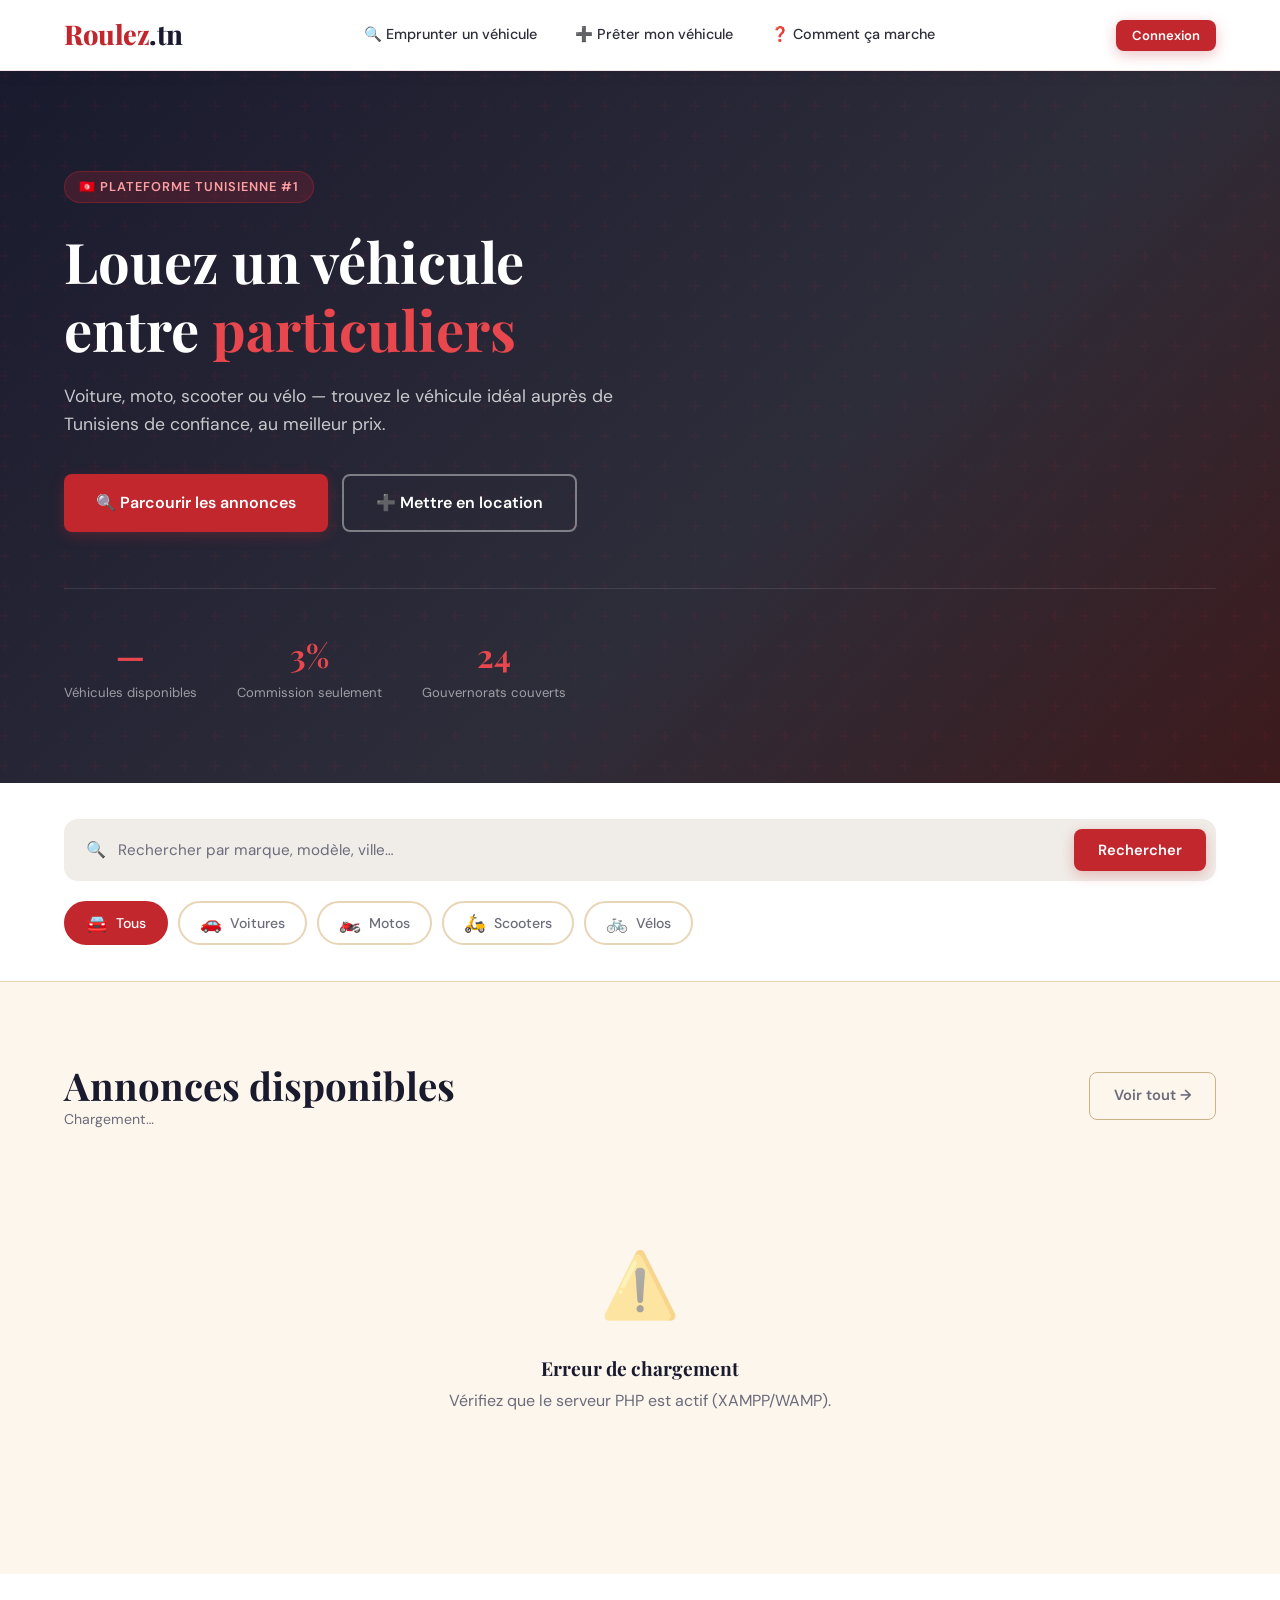
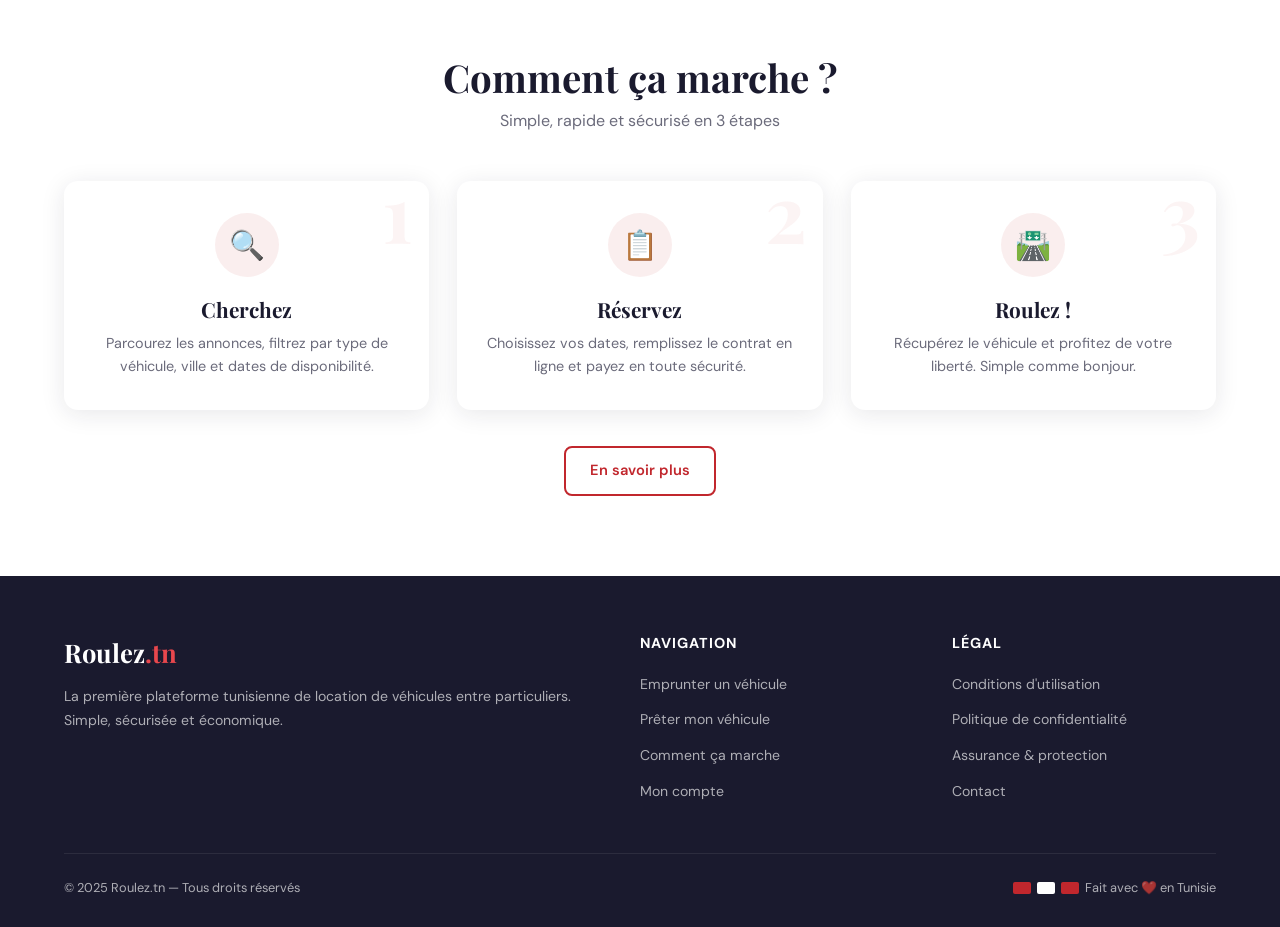
==== index.html @ 5381de0e "first" ====
<!DOCTYPE html>
<html lang="fr">
<head>
  <meta charset="UTF-8">
  <meta name="viewport" content="width=device-width, initial-scale=1.0">
  <title>Roulez.tn — Location de Véhicules en Tunisie</title>
  <meta name="description" content="Louez voiture, moto, scooter ou vélo entre particuliers en Tunisie. Simple, sécurisé, économique.">
  <link rel="stylesheet" href="style.css">
</head>
<body>

<!-- ═══════════════════════ NAV ═══════════════════════ -->
<nav>
  <div class="nav-inner">
    <a href="index.html" class="nav-logo">Roulez<span>.tn</span></a>

    <div class="nav-links">
      <a href="browser.html">🔍 Emprunter un véhicule</a>
      <a href="lend.html">➕ Prêter mon véhicule</a>
      <a href="detail.html">❓ Comment ça marche</a>
    </div>

    <div class="nav-right">
      <span id="nav-user-name" style="display:none"></span>
      <button id="nav-login-btn" class="btn btn-primary btn-sm" onclick="openModal('auth-modal')">Connexion</button>
      <button id="nav-logout-btn" class="btn btn-ghost btn-sm" style="display:none" onclick="logout()">Déconnexion</button>
      <button class="nav-mobile-toggle">☰</button>
    </div>
  </div>
</nav>

<!-- ═══════════════════════ HERO ═══════════════════════ -->
<section class="hero">
  <div class="container">
    <div class="hero-content">
      <div class="hero-badge">🇹🇳 Plateforme Tunisienne #1</div>
      <h1>Louez un véhicule<br>entre <em>particuliers</em></h1>
      <p>Voiture, moto, scooter ou vélo — trouvez le véhicule idéal auprès de Tunisiens de confiance, au meilleur prix.</p>
      <div class="hero-actions">
        <a href="browse.html" class="btn btn-primary btn-lg">🔍 Parcourir les annonces</a>
        <a href="lend.html" class="btn btn-outline btn-lg" style="color:#fff;border-color:rgba(255,255,255,0.4)">➕ Mettre en location</a>
      </div>
      <div class="hero-stats">
        <div class="stat-item"><div class="stat-num" id="stat-machines">—</div><div class="stat-label">Véhicules disponibles</div></div>
        <div class="stat-item"><div class="stat-num">3%</div><div class="stat-label">Commission seulement</div></div>
        <div class="stat-item"><div class="stat-num">24</div><div class="stat-label">Gouvernorats couverts</div></div>
      </div>
    </div>
  </div>
</section>

<!-- ═══════════════════════ SEARCH ═══════════════════════ -->
<section class="search-section">
  <div class="container">
    <div class="search-box">
      <span class="search-icon">🔍</span>
      <input type="text" id="home-search" placeholder="Rechercher par marque, modèle, ville…" autocomplete="off">
      <button class="btn btn-primary" onclick="doSearch()">Rechercher</button>
    </div>
    <div class="cat-tabs" id="cat-tabs">
      <button class="cat-tab active" data-type="all" onclick="filterCat(this,'all')"><span class="cat-icon">🚘</span> Tous</button>
      <button class="cat-tab" data-type="car"        onclick="filterCat(this,'car')"><span class="cat-icon">🚗</span> Voitures</button>
      <button class="cat-tab" data-type="motorcycle" onclick="filterCat(this,'motorcycle')"><span class="cat-icon">🏍️</span> Motos</button>
      <button class="cat-tab" data-type="scooter"    onclick="filterCat(this,'scooter')"><span class="cat-icon">🛵</span> Scooters</button>
      <button class="cat-tab" data-type="bike"       onclick="filterCat(this,'bike')"><span class="cat-icon">🚲</span> Vélos</button>
    </div>
  </div>
</section>

<!-- ═══════════════════════ LISTINGS ═══════════════════════ -->
<section class="section-pad">
  <div class="container">
    <div class="results-bar">
      <div>
        <h2>Annonces disponibles</h2>
        <p class="results-count" id="results-count">Chargement…</p>
      </div>
      <a href="browse.html" class="btn btn-ghost">Voir tout →</a>
    </div>

    <div id="machines-grid" class="grid-3">
      <div class="loading-overlay" style="grid-column:1/-1">
        <div class="spinner"></div> Chargement des annonces…
      </div>
    </div>
  </div>
</section>

<!-- ═══════════════════════ HOW IT WORKS ═══════════════════════ -->
<section class="section-pad" style="background:var(--white)">
  <div class="container text-center">
    <h2 style="margin-bottom:8px">Comment ça marche ?</h2>
    <p style="color:var(--gray);margin-bottom:48px">Simple, rapide et sécurisé en 3 étapes</p>
    <div class="grid-3">
      <div class="step-card" data-step="1">
        <div class="step-icon">🔍</div>
        <h3>Cherchez</h3>
        <p>Parcourez les annonces, filtrez par type de véhicule, ville et dates de disponibilité.</p>
      </div>
      <div class="step-card" data-step="2">
        <div class="step-icon">📋</div>
        <h3>Réservez</h3>
        <p>Choisissez vos dates, remplissez le contrat en ligne et payez en toute sécurité.</p>
      </div>
      <div class="step-card" data-step="3">
        <div class="step-icon">🛣️</div>
        <h3>Roulez !</h3>
        <p>Récupérez le véhicule et profitez de votre liberté. Simple comme bonjour.</p>
      </div>
    </div>
    <div style="margin-top:36px">
      <a href="how.html" class="btn btn-outline">En savoir plus</a>
    </div>
  </div>
</section>

<!-- ═══════════════════════ FOOTER ═══════════════════════ -->
<footer>
  <div class="container">
    <div class="footer-grid">
      <div>
        <div class="footer-logo">Roulez<em>.tn</em></div>
        <p class="footer-desc">La première plateforme tunisienne de location de véhicules entre particuliers. Simple, sécurisée et économique.</p>
      </div>
      <div>
        <div class="footer-heading">Navigation</div>
        <ul class="footer-links">
          <li><a href="browser.html">Emprunter un véhicule</a></li>
          <li><a href="lend.html">Prêter mon véhicule</a></li>
          <li><a href="detail.html">Comment ça marche</a></li>
          <li><a href="#" onclick="openModal('auth-modal')">Mon compte</a></li>
        </ul>
      </div>
      <div>
        <div class="footer-heading">Légal</div>
        <ul class="footer-links">
          <li><a href="#">Conditions d'utilisation</a></li>
          <li><a href="#">Politique de confidentialité</a></li>
          <li><a href="#">Assurance & protection</a></li>
          <li><a href="#">Contact</a></li>
        </ul>
      </div>
    </div>
    <div class="footer-bottom">
      <span>© 2025 Roulez.tn — Tous droits réservés</span>
      <span class="tunisia-flag">
        <span class="flag-bar flag-red"></span>
        <span class="flag-bar flag-white"></span>
        <span class="flag-bar flag-red"></span>
        Fait avec ❤️ en Tunisie
      </span>
    </div>
  </div>
</footer>

<!-- ═══════════════════════ AUTH MODAL ═══════════════════════ -->
<div id="auth-modal" class="modal-overlay">
  <div class="modal">
    <div class="modal-header">
      <h3>Mon Compte</h3>
      <button class="modal-close" onclick="closeModal('auth-modal')">✕</button>
    </div>
    <div class="modal-body">
      <div class="auth-tabs">
        <div class="auth-tab active" data-tab="login">Se connecter</div>
        <div class="auth-tab" data-tab="register">S'inscrire</div>
      </div>

      <!-- Login Panel -->
      <div id="login-panel" class="auth-panel">
        <form id="login-form" novalidate>
          <div class="form-group">
            <label class="form-label" for="login-email">Email <span class="required">*</span></label>
            <input type="email" id="login-email" name="email" class="form-control" placeholder="votre@email.com">
            <span class="form-error"></span>
          </div>
          <div class="form-group">
            <label class="form-label" for="login-password">Mot de passe <span class="required">*</span></label>
            <input type="password" id="login-password" name="password" class="form-control" placeholder="••••••••">
            <span class="form-error"></span>
          </div>
          <button type="submit" class="btn btn-primary btn-block">Se connecter</button>
        </form>
      </div>

      <!-- Register Panel -->
      <div id="register-panel" class="auth-panel hidden">
        <form id="register-form" novalidate>
          <div class="form-row">
            <div class="form-group">
              <label class="form-label" for="reg-name">Nom complet <span class="required">*</span></label>
              <input type="text" id="reg-name" name="full_name" class="form-control" placeholder="Ahmed Ben Salah">
              <span class="form-error"></span>
            </div>
            <div class="form-group">
              <label class="form-label" for="reg-cin">CIN <span class="required">*</span></label>
              <input type="text" id="reg-cin" name="cin" class="form-control" placeholder="08123456">
              <span class="form-error"></span>
            </div>
          </div>
          <div class="form-group">
            <label class="form-label" for="reg-email">Email <span class="required">*</span></label>
            <input type="email" id="reg-email" name="email" class="form-control" placeholder="votre@email.com">
            <span class="form-error"></span>
          </div>
          <div class="form-group">
            <label class="form-label" for="reg-phone">Téléphone <span class="required">*</span></label>
            <input type="tel" id="reg-phone" name="phone" class="form-control" placeholder="+216 XX XXX XXX">
            <span class="form-error"></span>
          </div>
          <div class="form-group">
            <label class="form-label" for="reg-password">Mot de passe <span class="required">*</span></label>
            <input type="password" id="reg-password" name="password" class="form-control" placeholder="Minimum 6 caractères">
            <span class="form-error"></span>
          </div>
          <button type="submit" class="btn btn-primary btn-block">S'inscrire gratuitement</button>
        </form>
      </div>
    </div>
  </div>
</div>

<script src="main.js"></script>
<script>
  let currentType = 'all';

  function filterCat(btn, type) {
    document.querySelectorAll('.cat-tab').forEach(t => t.classList.remove('active'));
    btn.classList.add('active');
    currentType = type;
    loadMachines();
  }

  function doSearch() {
    const q = document.getElementById('home-search').value.trim();
    if (q) window.location.href = `browse.html?q=${encodeURIComponent(q)}`;
    else   loadMachines();
  }

  document.getElementById('home-search').addEventListener('keydown', e => {
    if (e.key === 'Enter') doSearch();
  });

  function loadMachines() {
    const grid = document.getElementById('machines-grid');
    grid.innerHTML = '<div class="loading-overlay" style="grid-column:1/-1"><div class="spinner"></div> Chargement…</div>';

    const params = new URLSearchParams({ action: 'list' });
    if (currentType !== 'all') params.append('type', currentType);

    fetch('php/machines.php?' + params.toString())
      .then(r => r.json())
      .then(data => {
        const machines = data.machines || [];
        const shown    = machines.slice(0, 6); // show 6 on homepage

        // Update stat counter
        document.getElementById('stat-machines').textContent = data.count;
        document.getElementById('results-count').innerHTML = `<strong>${data.count}</strong> annonce(s) trouvée(s)`;

        if (shown.length === 0) {
          grid.innerHTML = `<div class="empty-state" style="grid-column:1/-1">
            <div class="empty-icon">🔍</div>
            <h3>Aucun véhicule trouvé</h3>
            <p>Essayez une autre catégorie ou <a href="lend.html" style="color:var(--red)">soyez le premier à en ajouter un!</a></p>
          </div>`;
          return;
        }

        grid.innerHTML = shown.map(renderMachineCard).join('');
      })
      .catch(() => {
        grid.innerHTML = `<div class="empty-state" style="grid-column:1/-1">
          <div class="empty-icon">⚠️</div>
          <h3>Erreur de chargement</h3>
          <p>Vérifiez que le serveur PHP est actif (XAMPP/WAMP).</p>
        </div>`;
      });
  }

  loadMachines();
</script>
</body>
</html>
---- style.css ----
/* ============================================
   ROULEZ.TN - External Stylesheet
   Tunisian-inspired warm & modern design
   ============================================ */

@import url('https://fonts.googleapis.com/css2?family=Playfair+Display:wght@700;800&family=DM+Sans:wght@300;400;500;600&display=swap');

/* ── CSS Variables ── */
:root {
  --red:       #C1272D;
  --red-dark:  #9B1D22;
  --red-light: #E8474D;
  --cream:     #FDF6EC;
  --sand:      #E8D5B5;
  --sand-dark: #C9B48A;
  --charcoal:  #1A1A2E;
  --dark:      #2D2D3A;
  --gray:      #6B6B7B;
  --gray-lt:   #F0EDE8;
  --white:     #FFFFFF;
  --shadow:    0 4px 24px rgba(26,26,46,0.10);
  --shadow-lg: 0 12px 48px rgba(26,26,46,0.16);
  --radius:    14px;
  --radius-sm: 8px;
  --transition: all 0.25s cubic-bezier(.4,0,.2,1);
}

/* ── Reset & Base ── */
*, *::before, *::after { box-sizing: border-box; margin: 0; padding: 0; }
html { scroll-behavior: smooth; }
body {
  font-family: 'DM Sans', sans-serif;
  background: var(--cream);
  color: var(--charcoal);
  min-height: 100vh;
  line-height: 1.6;
}

a { text-decoration: none; color: inherit; }
img { max-width: 100%; height: auto; display: block; }
button { cursor: pointer; border: none; font-family: inherit; }
input, select, textarea { font-family: inherit; }

/* ── Typography ── */
h1, h2, h3 { font-family: 'Playfair Display', serif; line-height: 1.2; }
h1 { font-size: clamp(2rem, 5vw, 3.5rem); }
h2 { font-size: clamp(1.5rem, 3vw, 2.4rem); }
h3 { font-size: 1.3rem; }

/* ── Layout Utilities ── */
.container { max-width: 1200px; margin: 0 auto; padding: 0 24px; }
.section-pad { padding: 80px 0; }
.flex { display: flex; }
.flex-center { display: flex; align-items: center; justify-content: center; }
.grid-2 { display: grid; grid-template-columns: repeat(2, 1fr); gap: 32px; }
.grid-3 { display: grid; grid-template-columns: repeat(3, 1fr); gap: 28px; }
.grid-4 { display: grid; grid-template-columns: repeat(4, 1fr); gap: 20px; }
.text-center { text-align: center; }
.hidden { display: none !important; }

/* ── NAV ── */
nav {
  position: sticky; top: 0; z-index: 1000;
  background: var(--white);
  border-bottom: 1px solid rgba(193,39,45,0.12);
  box-shadow: 0 2px 16px rgba(26,26,46,0.07);
}
.nav-inner {
  display: flex; align-items: center; justify-content: space-between;
  padding: 0 24px; height: 70px; max-width: 1200px; margin: 0 auto;
}
.nav-logo {
  font-family: 'Playfair Display', serif;
  font-size: 1.7rem; font-weight: 800;
  color: var(--red);
  letter-spacing: -0.5px;
}
.nav-logo span { color: var(--charcoal); }
.nav-links { display: flex; align-items: center; gap: 6px; }
.nav-links a {
  padding: 8px 16px; border-radius: var(--radius-sm);
  font-size: 0.9rem; font-weight: 500; color: var(--dark);
  transition: var(--transition);
}
.nav-links a:hover { background: var(--gray-lt); color: var(--red); }
.nav-links a.active { color: var(--red); background: rgba(193,39,45,0.07); }
.nav-right { display: flex; align-items: center; gap: 12px; }
#nav-user-name { font-weight: 600; font-size: 0.9rem; color: var(--red); }
.nav-mobile-toggle { display: none; background: none; font-size: 1.4rem; color: var(--charcoal); }

/* ── Buttons ── */
.btn {
  display: inline-flex; align-items: center; gap: 8px;
  padding: 11px 24px; border-radius: var(--radius-sm);
  font-weight: 600; font-size: 0.92rem;
  transition: var(--transition); cursor: pointer;
}
.btn-primary {
  background: var(--red); color: var(--white);
  box-shadow: 0 4px 14px rgba(193,39,45,0.28);
}
.btn-primary:hover {
  background: var(--red-dark);
  transform: translateY(-1px);
  box-shadow: 0 6px 20px rgba(193,39,45,0.36);
}
.btn-outline {
  background: transparent; color: var(--red);
  border: 2px solid var(--red);
}
.btn-outline:hover { background: var(--red); color: var(--white); }
.btn-ghost {
  background: transparent; color: var(--gray);
  border: 1px solid var(--sand-dark);
}
.btn-ghost:hover { background: var(--gray-lt); color: var(--charcoal); }
.btn-sm { padding: 7px 16px; font-size: 0.82rem; }
.btn-lg { padding: 14px 32px; font-size: 1rem; }
.btn-block { width: 100%; justify-content: center; }

/* ── Hero ── */
.hero {
  position: relative; overflow: hidden;
  background: linear-gradient(135deg, var(--charcoal) 0%, var(--dark) 60%, #3D1A1C 100%);
  color: var(--white); padding: 100px 0 80px;
}
.hero::before {
  content: '';
  position: absolute; inset: 0;
  background: url("data:image/svg+xml,%3Csvg width='60' height='60' viewBox='0 0 60 60' xmlns='http://www.w3.org/2000/svg'%3E%3Cg fill='none' fill-rule='evenodd'%3E%3Cg fill='%23C1272D' fill-opacity='0.06'%3E%3Cpath d='M36 34v-4h-2v4h-4v2h4v4h2v-4h4v-2h-4zm0-30V0h-2v4h-4v2h4v4h2V6h4V4h-4zM6 34v-4H4v4H0v2h4v4h2v-4h4v-2H6zM6 4V0H4v4H0v2h4v4h2V6h4V4H6z'/%3E%3C/g%3E%3C/g%3E%3C/svg%3E");
}
.hero-content { position: relative; z-index: 1; }
.hero-badge {
  display: inline-block; padding: 5px 14px; border-radius: 100px;
  background: rgba(193,39,45,0.2); border: 1px solid rgba(193,39,45,0.4);
  font-size: 0.8rem; font-weight: 600; color: #FF9FA2;
  margin-bottom: 24px; letter-spacing: 1px; text-transform: uppercase;
}
.hero h1 { margin-bottom: 20px; }
.hero h1 em { color: var(--red-light); font-style: normal; }
.hero p { font-size: 1.1rem; color: rgba(255,255,255,0.75); max-width: 560px; margin-bottom: 36px; }
.hero-actions { display: flex; gap: 14px; flex-wrap: wrap; }
.hero-stats {
  display: flex; gap: 40px; margin-top: 56px;
  padding-top: 40px; border-top: 1px solid rgba(255,255,255,0.1);
}
.stat-item { text-align: center; }
.stat-num { font-family: 'Playfair Display', serif; font-size: 2rem; font-weight: 700; color: var(--red-light); }
.stat-label { font-size: 0.82rem; color: rgba(255,255,255,0.55); margin-top: 2px; }

/* ── Search Bar ── */
.search-section { background: var(--white); padding: 36px 0; border-bottom: 1px solid var(--sand); }
.search-box {
  background: var(--gray-lt); border-radius: var(--radius);
  padding: 8px 8px 8px 20px;
  display: flex; align-items: center; gap: 12px;
  border: 2px solid transparent; transition: var(--transition);
}
.search-box:focus-within { border-color: var(--red); background: var(--white); }
.search-box input {
  flex: 1; border: none; background: none; font-size: 0.95rem;
  color: var(--charcoal); outline: none;
}
.search-box input::placeholder { color: var(--gray); }
.search-icon { color: var(--gray); font-size: 1rem; }

/* ── Category Tabs ── */
.cat-tabs { display: flex; gap: 10px; margin-top: 20px; flex-wrap: wrap; }
.cat-tab {
  display: flex; align-items: center; gap: 8px;
  padding: 9px 20px; border-radius: 100px;
  border: 2px solid var(--sand); background: var(--white);
  font-weight: 500; font-size: 0.88rem; color: var(--gray);
  cursor: pointer; transition: var(--transition);
}
.cat-tab:hover { border-color: var(--red); color: var(--red); }
.cat-tab.active { border-color: var(--red); background: var(--red); color: var(--white); }
.cat-tab .cat-icon { font-size: 1.1rem; }

/* ── Cards ── */
.card {
  background: var(--white); border-radius: var(--radius);
  box-shadow: var(--shadow); overflow: hidden;
  transition: var(--transition);
}
.card:hover { transform: translateY(-4px); box-shadow: var(--shadow-lg); }

.machine-card .card-img {
  height: 200px; overflow: hidden;
  background: linear-gradient(135deg, var(--sand) 0%, var(--sand-dark) 100%);
  display: flex; align-items: center; justify-content: center;
  position: relative;
}
.machine-card .card-img img {
  width: 100%; height: 100%; object-fit: cover;
}
.machine-card .card-img .img-placeholder {
  font-size: 4rem; opacity: 0.5;
}
.card-type-badge {
  position: absolute; top: 12px; left: 12px;
  padding: 4px 10px; border-radius: 100px;
  background: var(--red); color: var(--white);
  font-size: 0.72rem; font-weight: 700; letter-spacing: 0.5px;
  text-transform: uppercase;
}
.card-body { padding: 20px; }
.card-title { font-size: 1.1rem; font-weight: 700; margin-bottom: 6px; }
.card-city { font-size: 0.82rem; color: var(--gray); margin-bottom: 10px; }
.card-city::before { content: '📍 '; }
.card-dates { font-size: 0.8rem; color: var(--gray); margin-bottom: 14px; }
.card-footer {
  display: flex; align-items: center; justify-content: space-between;
  padding-top: 14px; border-top: 1px solid var(--gray-lt);
}
.card-price { font-family: 'Playfair Display', serif; font-size: 1.3rem; color: var(--red); font-weight: 700; }
.card-price span { font-family: 'DM Sans', sans-serif; font-size: 0.75rem; color: var(--gray); font-weight: 400; }

/* ── Forms ── */
.form-section { background: var(--white); border-radius: var(--radius); box-shadow: var(--shadow); padding: 36px; }
.form-title { margin-bottom: 28px; }
.form-group { margin-bottom: 22px; }
.form-label {
  display: block; font-size: 0.85rem; font-weight: 600;
  color: var(--dark); margin-bottom: 6px;
}
.form-label .required { color: var(--red); margin-left: 3px; }
.form-control {
  width: 100%; padding: 11px 14px;
  border: 2px solid var(--sand); border-radius: var(--radius-sm);
  font-size: 0.92rem; color: var(--charcoal);
  background: var(--white); transition: var(--transition);
  outline: none;
}
.form-control:focus { border-color: var(--red); }
.form-control.error { border-color: #E53E3E; }
.form-control::placeholder { color: var(--gray); }
.form-row { display: grid; grid-template-columns: repeat(2, 1fr); gap: 16px; }
.form-error {
  display: block; font-size: 0.78rem; color: #E53E3E;
  margin-top: 4px; display: none;
}
.form-error.visible { display: block; }
.form-hint { font-size: 0.78rem; color: var(--gray); margin-top: 4px; }

/* ── Tabs (Auth) ── */
.auth-tabs { display: flex; border-bottom: 2px solid var(--sand); margin-bottom: 28px; }
.auth-tab {
  flex: 1; padding: 12px; text-align: center;
  font-weight: 600; font-size: 0.92rem; color: var(--gray);
  cursor: pointer; transition: var(--transition);
  border-bottom: 3px solid transparent; margin-bottom: -2px;
}
.auth-tab.active { color: var(--red); border-bottom-color: var(--red); }

/* ── Modal ── */
.modal-overlay {
  position: fixed; inset: 0; z-index: 2000;
  background: rgba(26,26,46,0.55); backdrop-filter: blur(4px);
  display: flex; align-items: center; justify-content: center;
  padding: 24px; opacity: 0; visibility: hidden; transition: var(--transition);
}
.modal-overlay.open { opacity: 1; visibility: visible; }
.modal {
  background: var(--white); border-radius: var(--radius);
  box-shadow: var(--shadow-lg); width: 100%; max-width: 560px;
  max-height: 90vh; overflow-y: auto;
  transform: scale(0.95) translateY(20px); transition: var(--transition);
}
.modal-overlay.open .modal { transform: scale(1) translateY(0); }
.modal-header {
  display: flex; align-items: center; justify-content: space-between;
  padding: 24px 28px 0;
}
.modal-close {
  background: var(--gray-lt); border: none; border-radius: 50%;
  width: 32px; height: 32px; font-size: 1.1rem; cursor: pointer;
  display: flex; align-items: center; justify-content: center;
  transition: var(--transition);
}
.modal-close:hover { background: var(--red); color: var(--white); }
.modal-body { padding: 24px 28px 28px; }

/* ── Steps / How It Works ── */
.step-card {
  background: var(--white); border-radius: var(--radius);
  padding: 32px 24px; text-align: center; box-shadow: var(--shadow);
  position: relative; overflow: hidden;
}
.step-card::before {
  content: attr(data-step);
  position: absolute; top: -10px; right: 16px;
  font-family: 'Playfair Display', serif;
  font-size: 5rem; font-weight: 700; color: rgba(193,39,45,0.05);
  line-height: 1;
}
.step-icon {
  width: 64px; height: 64px; border-radius: 50%;
  background: rgba(193,39,45,0.08);
  display: flex; align-items: center; justify-content: center;
  margin: 0 auto 20px; font-size: 1.8rem;
}
.step-card h3 { margin-bottom: 10px; }
.step-card p { color: var(--gray); font-size: 0.9rem; }

/* ── Alert / Toast ── */
.toast {
  position: fixed; bottom: 24px; right: 24px; z-index: 9999;
  padding: 14px 20px; border-radius: var(--radius-sm);
  font-weight: 600; font-size: 0.9rem;
  box-shadow: var(--shadow-lg); max-width: 340px;
  transform: translateY(80px); opacity: 0;
  transition: var(--transition); pointer-events: none;
}
.toast.show { transform: translateY(0); opacity: 1; pointer-events: auto; }
.toast.success { background: #2D7D46; color: var(--white); }
.toast.error   { background: #C53030; color: var(--white); }
.toast.info    { background: var(--charcoal); color: var(--white); }

/* ── Page Header ── */
.page-header {
  background: linear-gradient(135deg, var(--charcoal), var(--dark));
  color: var(--white); padding: 56px 0 48px;
}
.page-header h1 { margin-bottom: 10px; }
.page-header p { color: rgba(255,255,255,0.65); font-size: 1rem; }
.breadcrumb { font-size: 0.82rem; color: rgba(255,255,255,0.4); margin-bottom: 16px; }
.breadcrumb a { color: rgba(255,255,255,0.6); }
.breadcrumb a:hover { color: var(--red-light); }

/* ── Machine Detail ── */
.detail-img {
  height: 360px; border-radius: var(--radius);
  overflow: hidden; background: var(--sand);
  display: flex; align-items: center; justify-content: center;
}
.detail-img img { width: 100%; height: 100%; object-fit: cover; }
.detail-img .placeholder-icon { font-size: 6rem; opacity: 0.4; }
.spec-grid { display: grid; grid-template-columns: repeat(2, 1fr); gap: 12px; margin: 20px 0; }
.spec-item {
  background: var(--gray-lt); border-radius: var(--radius-sm);
  padding: 12px 16px;
}
.spec-label { font-size: 0.75rem; color: var(--gray); text-transform: uppercase; letter-spacing: 0.5px; }
.spec-value { font-weight: 700; font-size: 0.95rem; margin-top: 2px; }

/* ── Booking Summary ── */
.booking-summary {
  background: var(--cream); border: 1px solid var(--sand);
  border-radius: var(--radius-sm); padding: 20px; margin-bottom: 24px;
}
.summary-row {
  display: flex; justify-content: space-between;
  font-size: 0.9rem; padding: 6px 0; color: var(--gray);
}
.summary-row.total {
  border-top: 2px solid var(--sand-dark); margin-top: 8px; padding-top: 12px;
  font-size: 1rem; font-weight: 700; color: var(--charcoal);
}
.summary-row.fee { color: var(--red); font-size: 0.82rem; }

/* ── Credit Card Input ── */
.card-input-visual {
  background: linear-gradient(135deg, var(--charcoal), #2D4A7A);
  border-radius: var(--radius); padding: 24px; color: var(--white); margin-bottom: 20px;
}
.card-input-visual .card-num-display {
  font-size: 1.2rem; letter-spacing: 4px; margin: 14px 0;
  font-family: 'Courier New', monospace;
}
.card-input-visual .card-meta { display: flex; justify-content: space-between; font-size: 0.75rem; opacity: 0.6; }

/* ── Spinner ── */
.spinner {
  display: inline-block; width: 18px; height: 18px;
  border: 3px solid rgba(255,255,255,0.3); border-top-color: #fff;
  border-radius: 50%; animation: spin 0.7s linear infinite;
}
@keyframes spin { to { transform: rotate(360deg); } }

/* ── Footer ── */
footer {
  background: var(--charcoal); color: rgba(255,255,255,0.65);
  padding: 56px 0 28px;
}
.footer-grid {
  display: grid; grid-template-columns: 2fr 1fr 1fr;
  gap: 48px; margin-bottom: 40px;
}
.footer-logo {
  font-family: 'Playfair Display', serif; font-size: 1.6rem;
  font-weight: 700; color: var(--white); margin-bottom: 12px;
}
.footer-logo em { color: var(--red-light); font-style: normal; }
.footer-desc { font-size: 0.88rem; line-height: 1.7; }
.footer-heading { color: var(--white); font-weight: 700; font-size: 0.9rem; margin-bottom: 16px; text-transform: uppercase; letter-spacing: 1px; }
.footer-links { list-style: none; }
.footer-links li { margin-bottom: 10px; }
.footer-links a { font-size: 0.88rem; transition: var(--transition); }
.footer-links a:hover { color: var(--red-light); }
.footer-bottom {
  border-top: 1px solid rgba(255,255,255,0.08); padding-top: 24px;
  display: flex; justify-content: space-between; font-size: 0.8rem;
}
.tunisia-flag { display: inline-flex; gap: 6px; align-items: center; }
.flag-bar { width: 18px; height: 12px; border-radius: 2px; }
.flag-red { background: var(--red); }
.flag-white { background: #fff; }

/* ── Results count ── */
.results-bar {
  display: flex; align-items: center; justify-content: space-between;
  margin-bottom: 24px; flex-wrap: wrap; gap: 12px;
}
.results-count { font-size: 0.88rem; color: var(--gray); }
.results-count strong { color: var(--charcoal); }

/* ── Empty State ── */
.empty-state {
  text-align: center; padding: 80px 20px; color: var(--gray);
}
.empty-state .empty-icon { font-size: 4rem; margin-bottom: 20px; opacity: 0.4; }
.empty-state h3 { font-size: 1.2rem; margin-bottom: 8px; color: var(--charcoal); }

/* ── Loading Overlay ── */
.loading-overlay {
  display: flex; align-items: center; justify-content: center;
  padding: 60px; gap: 14px; color: var(--gray);
}
.loading-overlay .spinner {
  border-color: rgba(193,39,45,0.2); border-top-color: var(--red);
  width: 28px; height: 28px;
}

/* ── Responsive ── */
@media (max-width: 900px) {
  .grid-3, .grid-4 { grid-template-columns: repeat(2, 1fr); }
  .footer-grid { grid-template-columns: 1fr 1fr; }
}
@media (max-width: 640px) {
  .grid-2, .grid-3, .grid-4 { grid-template-columns: 1fr; }
  .form-row { grid-template-columns: 1fr; }
  .hero { padding: 60px 0 50px; }
  .hero-stats { gap: 24px; flex-wrap: wrap; }
  .nav-links { display: none; flex-direction: column; }
  .nav-links.open { display: flex; }
  .nav-mobile-toggle { display: block; }
  .footer-grid { grid-template-columns: 1fr; gap: 28px; }
  .spec-grid { grid-template-columns: 1fr; }
}
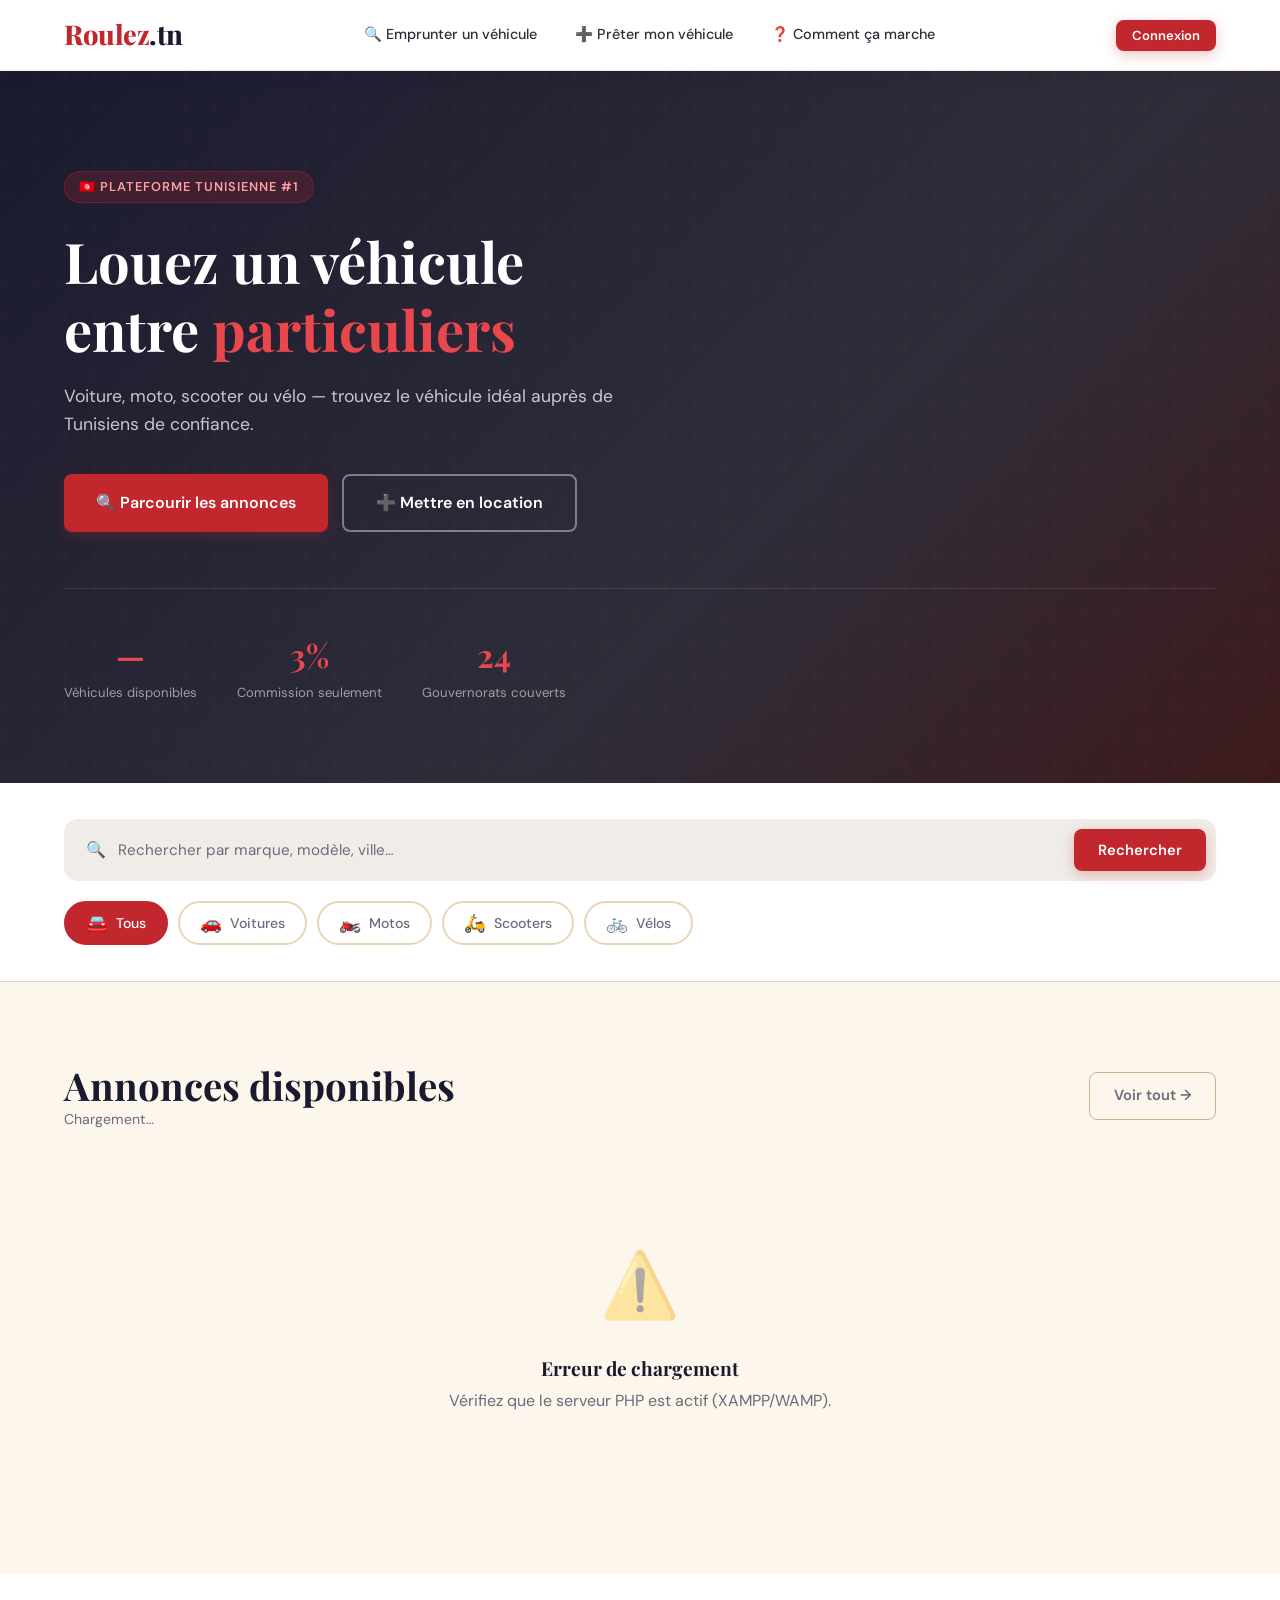
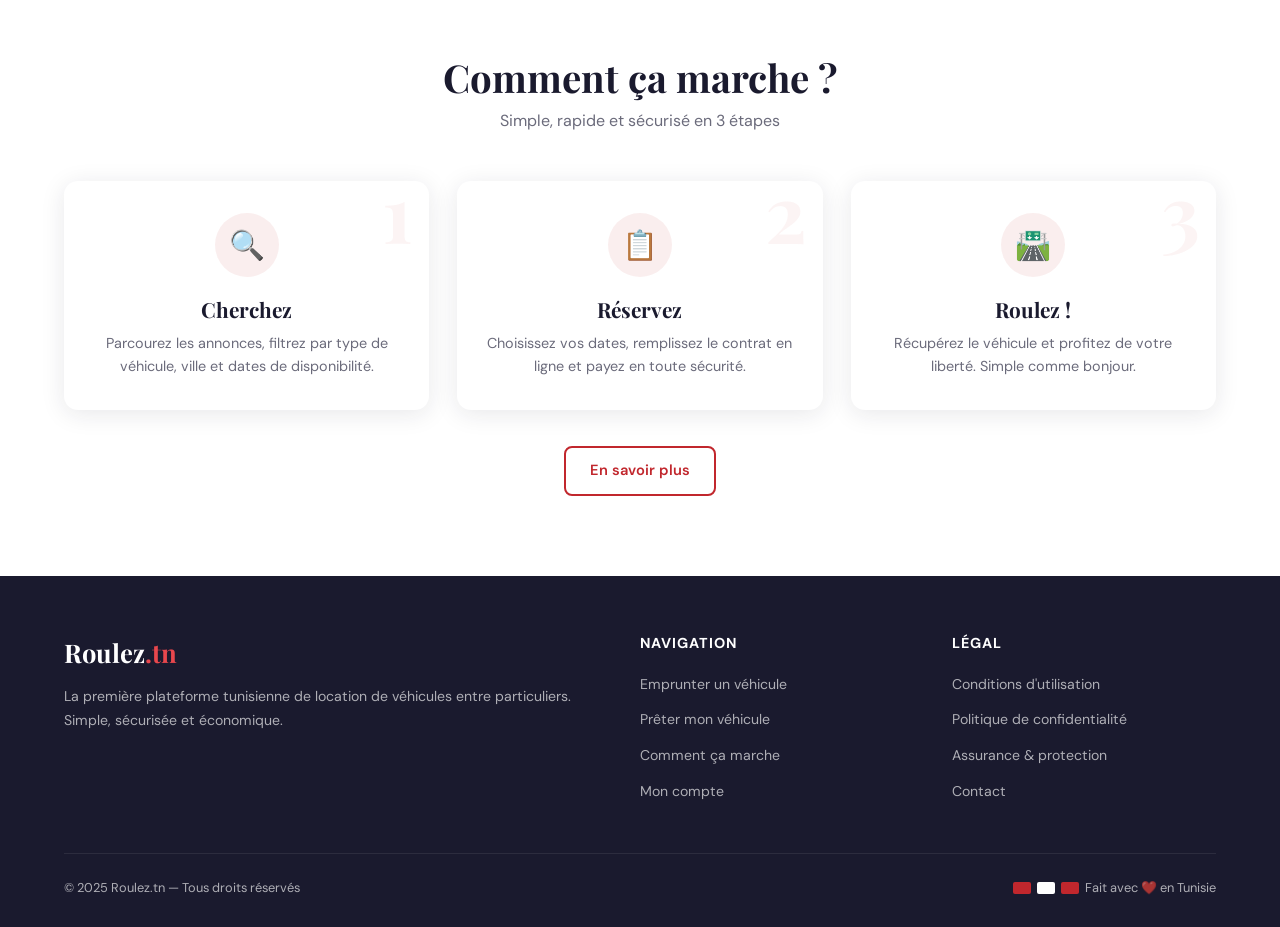
==== commit 31368fe9: "README" ====
--- a/index.html
+++ b/index.html
@@ -9,7 +9,7 @@
 </head>
 <body>
 
-<!-- ═══════════════════════ NAV ═══════════════════════ -->
+<!--NAV-->
 <nav>
   <div class="nav-inner">
     <a href="index.html" class="nav-logo">Roulez<span>.tn</span></a>
@@ -29,15 +29,15 @@
   </div>
 </nav>
 
-<!-- ═══════════════════════ HERO ═══════════════════════ -->
+<!--HERO-->
 <section class="hero">
   <div class="container">
     <div class="hero-content">
       <div class="hero-badge">🇹🇳 Plateforme Tunisienne #1</div>
       <h1>Louez un véhicule<br>entre <em>particuliers</em></h1>
-      <p>Voiture, moto, scooter ou vélo — trouvez le véhicule idéal auprès de Tunisiens de confiance, au meilleur prix.</p>
+      <p>Voiture, moto, scooter ou vélo — trouvez le véhicule idéal auprès de Tunisiens de confiance.</p>
       <div class="hero-actions">
-        <a href="browse.html" class="btn btn-primary btn-lg">🔍 Parcourir les annonces</a>
+        <a href="browser.html" class="btn btn-primary btn-lg">🔍 Parcourir les annonces</a>
         <a href="lend.html" class="btn btn-outline btn-lg" style="color:#fff;border-color:rgba(255,255,255,0.4)">➕ Mettre en location</a>
       </div>
       <div class="hero-stats">
@@ -49,7 +49,7 @@
   </div>
 </section>
 
-<!-- ═══════════════════════ SEARCH ═══════════════════════ -->
+<!--SEARCH -->
 <section class="search-section">
   <div class="container">
     <div class="search-box">
@@ -67,7 +67,7 @@
   </div>
 </section>
 
-<!-- ═══════════════════════ LISTINGS ═══════════════════════ -->
+<!--LISTINGS-->
 <section class="section-pad">
   <div class="container">
     <div class="results-bar">
@@ -75,7 +75,7 @@
         <h2>Annonces disponibles</h2>
         <p class="results-count" id="results-count">Chargement…</p>
       </div>
-      <a href="browse.html" class="btn btn-ghost">Voir tout →</a>
+      <a href="browser.html" class="btn btn-ghost">Voir tout →</a>
     </div>
 
     <div id="machines-grid" class="grid-3">
@@ -86,7 +86,7 @@
   </div>
 </section>
 
-<!-- ═══════════════════════ HOW IT WORKS ═══════════════════════ -->
+<!--HOW IT WORKS-->
 <section class="section-pad" style="background:var(--white)">
   <div class="container text-center">
     <h2 style="margin-bottom:8px">Comment ça marche ?</h2>
@@ -109,12 +109,12 @@
       </div>
     </div>
     <div style="margin-top:36px">
-      <a href="how.html" class="btn btn-outline">En savoir plus</a>
-    </div>
-  </div>
-</section>
-
-<!-- ═══════════════════════ FOOTER ═══════════════════════ -->
+      <a href="detail.html" class="btn btn-outline">En savoir plus</a>
+    </div>
+  </div>
+</section>
+
+<!--FOOTER-->
 <footer>
   <div class="container">
     <div class="footer-grid">
@@ -153,7 +153,7 @@
   </div>
 </footer>
 
-<!-- ═══════════════════════ AUTH MODAL ═══════════════════════ -->
+<!-- AUTH MODAL -->
 <div id="auth-modal" class="modal-overlay">
   <div class="modal">
     <div class="modal-header">
--- a/style.css
+++ b/style.css
@@ -1,8 +1,3 @@
-/* ============================================
-   ROULEZ.TN - External Stylesheet
-   Tunisian-inspired warm & modern design
-   ============================================ */
-
 @import url('https://fonts.googleapis.com/css2?family=Playfair+Display:wght@700;800&family=DM+Sans:wght@300;400;500;600&display=swap');
 
 /* ── CSS Variables ── */
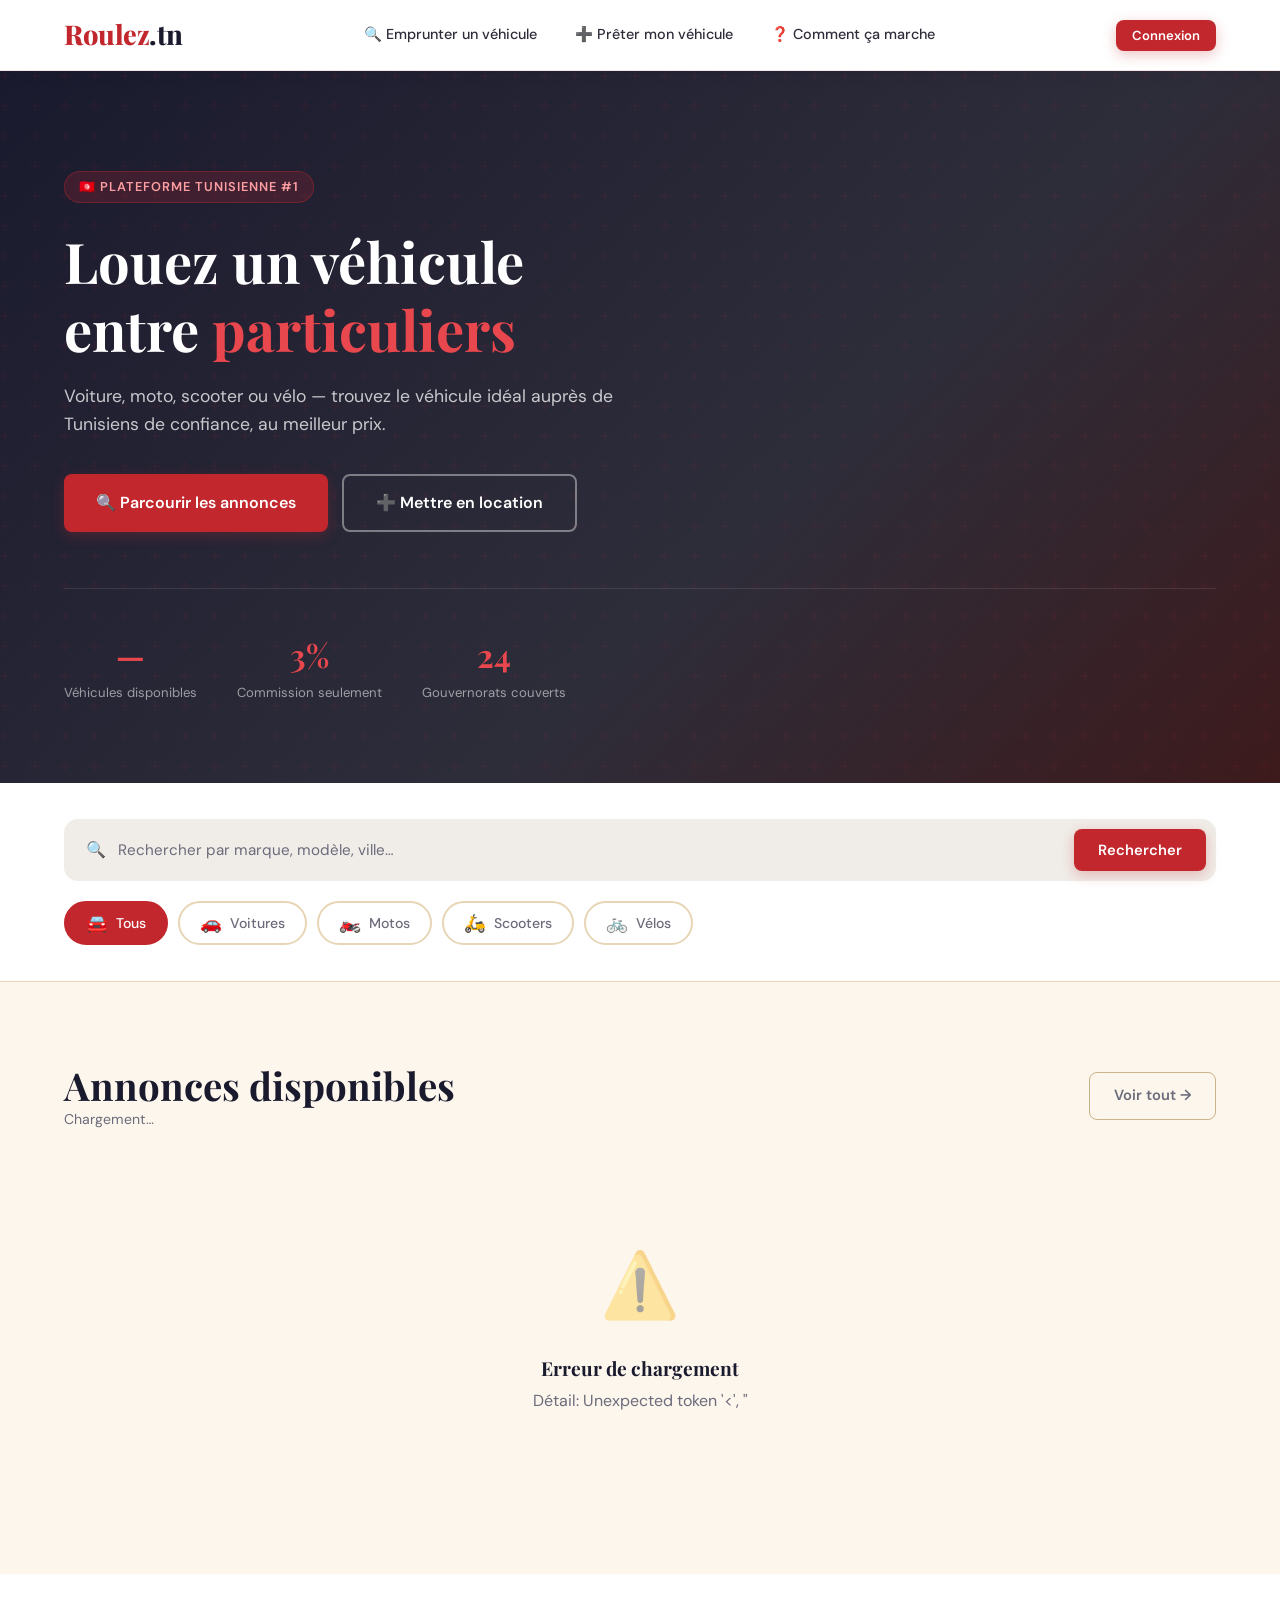
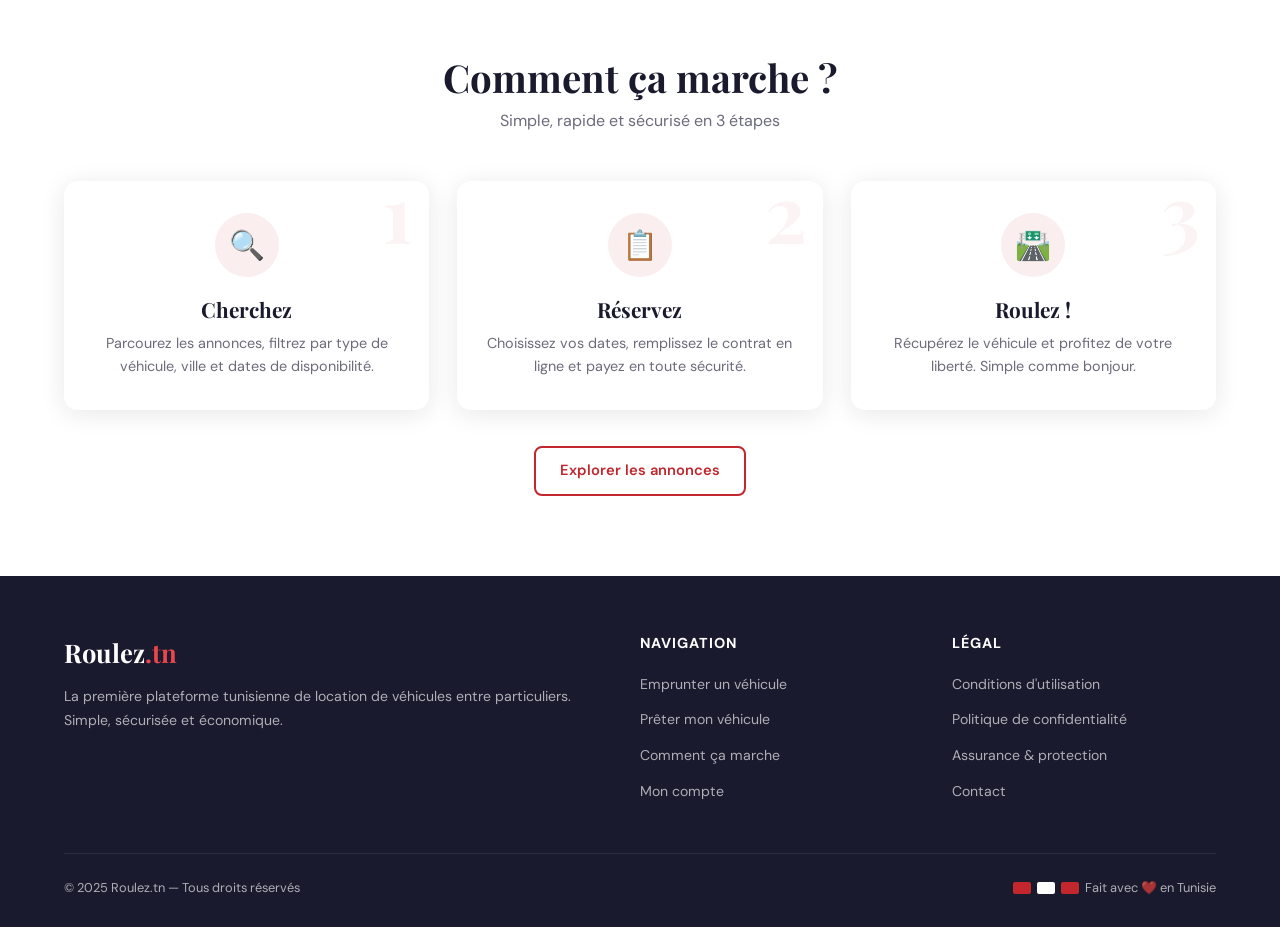
==== commit 9361a5fc: "Refactor HTML comments and update search functionality" ====
--- a/index.html
+++ b/index.html
@@ -9,7 +9,7 @@
 </head>
 <body>
 
-<!--NAV-->
+<!-- ═══════════════════════ NAV ═══════════════════════ -->
 <nav>
   <div class="nav-inner">
     <a href="index.html" class="nav-logo">Roulez<span>.tn</span></a>
@@ -29,13 +29,13 @@
   </div>
 </nav>
 
-<!--HERO-->
+<!-- ═══════════════════════ HERO ═══════════════════════ -->
 <section class="hero">
   <div class="container">
     <div class="hero-content">
       <div class="hero-badge">🇹🇳 Plateforme Tunisienne #1</div>
       <h1>Louez un véhicule<br>entre <em>particuliers</em></h1>
-      <p>Voiture, moto, scooter ou vélo — trouvez le véhicule idéal auprès de Tunisiens de confiance.</p>
+      <p>Voiture, moto, scooter ou vélo — trouvez le véhicule idéal auprès de Tunisiens de confiance, au meilleur prix.</p>
       <div class="hero-actions">
         <a href="browser.html" class="btn btn-primary btn-lg">🔍 Parcourir les annonces</a>
         <a href="lend.html" class="btn btn-outline btn-lg" style="color:#fff;border-color:rgba(255,255,255,0.4)">➕ Mettre en location</a>
@@ -49,7 +49,7 @@
   </div>
 </section>
 
-<!--SEARCH -->
+<!-- ═══════════════════════ SEARCH ═══════════════════════ -->
 <section class="search-section">
   <div class="container">
     <div class="search-box">
@@ -67,7 +67,7 @@
   </div>
 </section>
 
-<!--LISTINGS-->
+<!-- ═══════════════════════ LISTINGS ═══════════════════════ -->
 <section class="section-pad">
   <div class="container">
     <div class="results-bar">
@@ -86,7 +86,7 @@
   </div>
 </section>
 
-<!--HOW IT WORKS-->
+<!-- ═══════════════════════ HOW IT WORKS ═══════════════════════ -->
 <section class="section-pad" style="background:var(--white)">
   <div class="container text-center">
     <h2 style="margin-bottom:8px">Comment ça marche ?</h2>
@@ -109,12 +109,12 @@
       </div>
     </div>
     <div style="margin-top:36px">
-      <a href="detail.html" class="btn btn-outline">En savoir plus</a>
+      <a href="browser.html" class="btn btn-outline">Explorer les annonces</a>
     </div>
   </div>
 </section>
 
-<!--FOOTER-->
+<!-- ═══════════════════════ FOOTER ═══════════════════════ -->
 <footer>
   <div class="container">
     <div class="footer-grid">
@@ -153,7 +153,7 @@
   </div>
 </footer>
 
-<!-- AUTH MODAL -->
+<!-- ═══════════════════════ AUTH MODAL ═══════════════════════ -->
 <div id="auth-modal" class="modal-overlay">
   <div class="modal">
     <div class="modal-header">
@@ -233,7 +233,7 @@
 
   function doSearch() {
     const q = document.getElementById('home-search').value.trim();
-    if (q) window.location.href = `browse.html?q=${encodeURIComponent(q)}`;
+    if (q) window.location.href = `browser.html?q=${encodeURIComponent(q)}`;
     else   loadMachines();
   }
 
@@ -243,20 +243,32 @@
 
   function loadMachines() {
     const grid = document.getElementById('machines-grid');
+    if (!grid) {
+      console.error('Element machines-grid introuvable');
+      return;
+    }
     grid.innerHTML = '<div class="loading-overlay" style="grid-column:1/-1"><div class="spinner"></div> Chargement…</div>';
 
     const params = new URLSearchParams({ action: 'list' });
     if (currentType !== 'all') params.append('type', currentType);
 
-    fetch('php/machines.php?' + params.toString())
-      .then(r => r.json())
+    const url = 'machines.php?' + params.toString();
+    console.log('Fetch URL:', url);
+
+    fetch(url)
+      .then(r => {
+        console.log('Réponse reçue:', r.status);
+        if (!r.ok) throw new Error(`Erreur HTTP ${r.status}`);
+        return r.json();
+      })
       .then(data => {
+        console.log('Données reçues:', data);
         const machines = data.machines || [];
         const shown    = machines.slice(0, 6); // show 6 on homepage
 
         // Update stat counter
-        document.getElementById('stat-machines').textContent = data.count;
-        document.getElementById('results-count').innerHTML = `<strong>${data.count}</strong> annonce(s) trouvée(s)`;
+        document.getElementById('stat-machines').textContent = data.count || 0;
+        document.getElementById('results-count').innerHTML = `<strong>${data.count || 0}</strong> annonce(s) trouvée(s)`;
 
         if (shown.length === 0) {
           grid.innerHTML = `<div class="empty-state" style="grid-column:1/-1">
@@ -269,16 +281,27 @@
 
         grid.innerHTML = shown.map(renderMachineCard).join('');
       })
-      .catch(() => {
+      .catch(err => {
+        console.error('Erreur lors du fetch:', err);
         grid.innerHTML = `<div class="empty-state" style="grid-column:1/-1">
           <div class="empty-icon">⚠️</div>
           <h3>Erreur de chargement</h3>
-          <p>Vérifiez que le serveur PHP est actif (XAMPP/WAMP).</p>
+          <p>Détail: ${err.message || 'Vérifiez que le serveur PHP est actif (XAMPP/WAMP).'}</p>
         </div>`;
       });
   }
 
-  loadMachines();
+  // Appel au chargement initial
+  document.addEventListener('DOMContentLoaded', function() {
+    loadMachines();
+  });
+
+  // Fallback si DOMContentLoaded n'a pas été appelé
+  if (document.readyState === 'loading') {
+    document.addEventListener('DOMContentLoaded', loadMachines);
+  } else {
+    loadMachines();
+  }
 </script>
 </body>
-</html>+</html>
